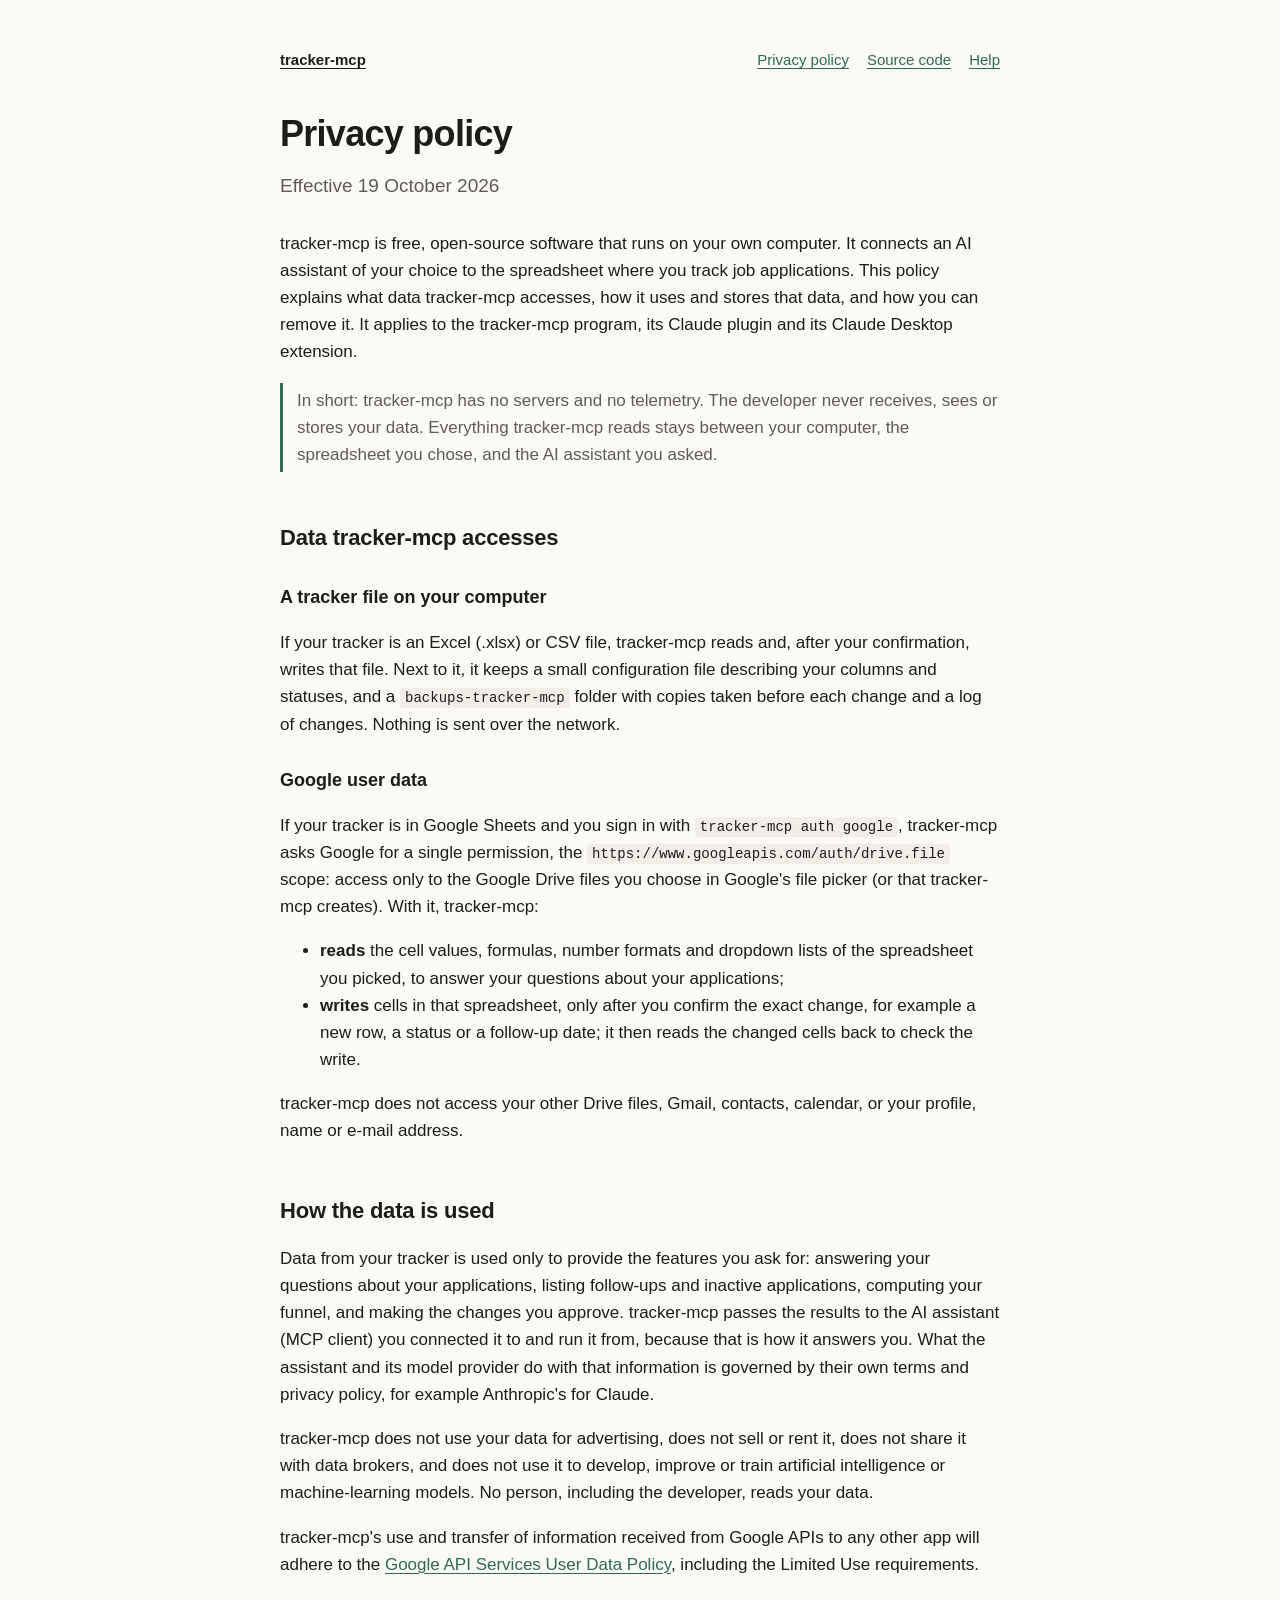
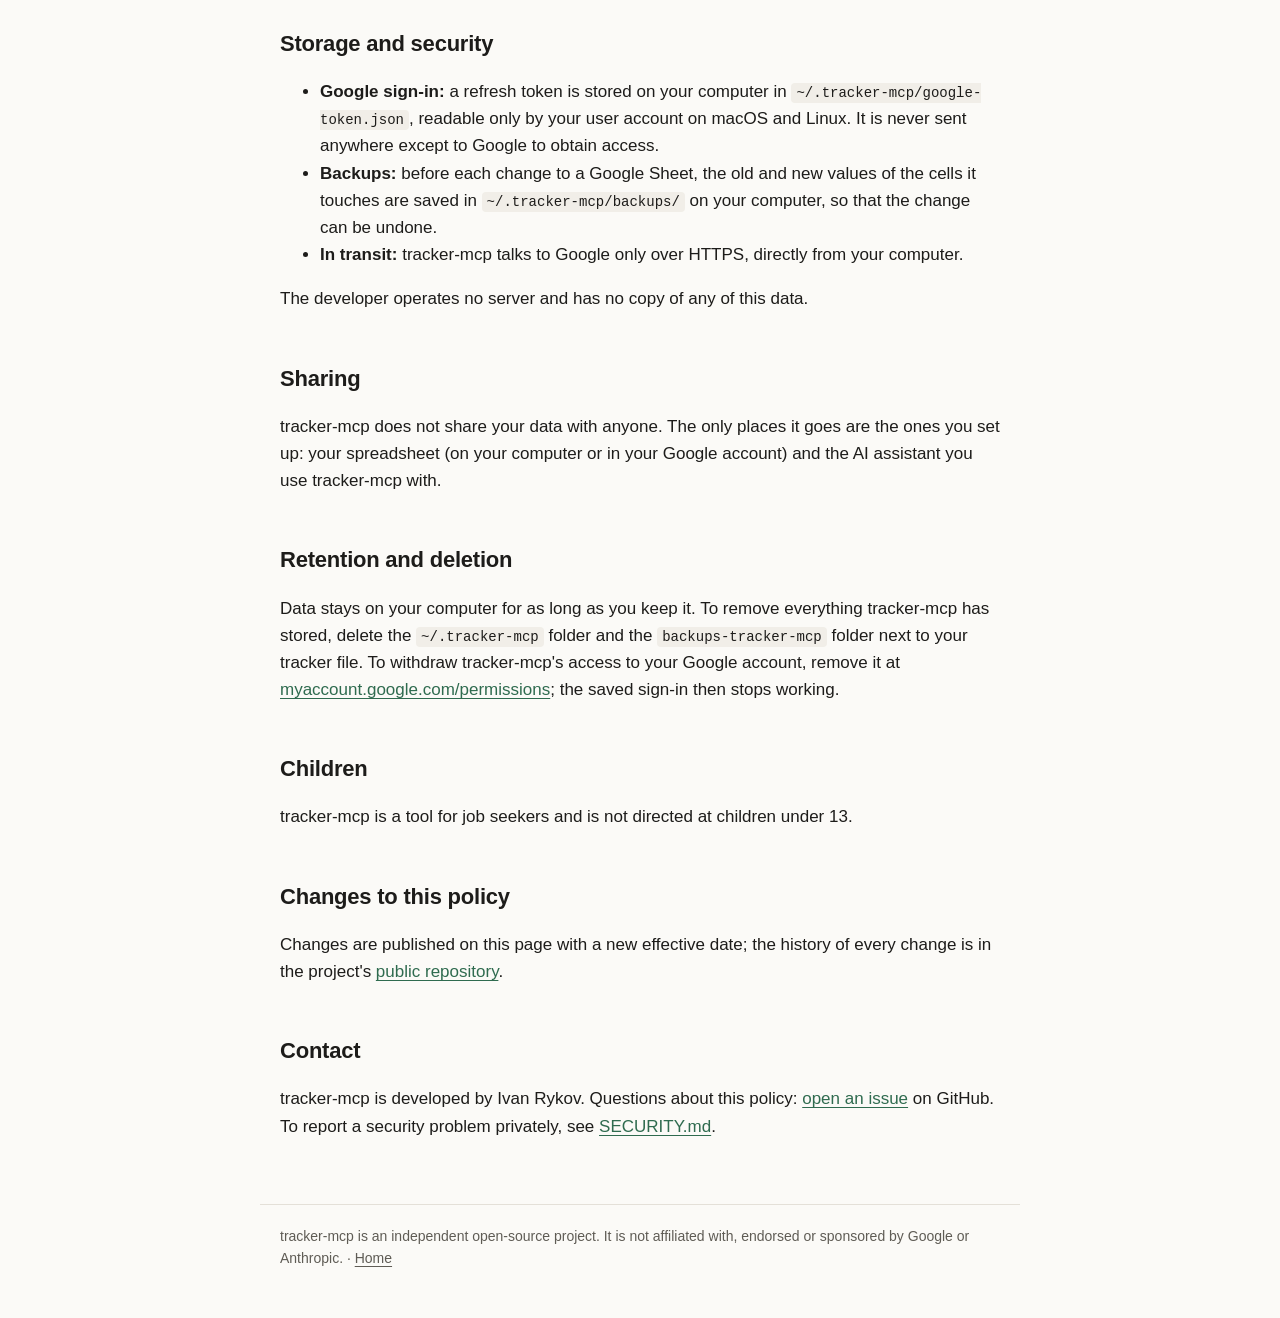
==== docs/privacy.html @ 21a63e36 "Project site for GitHub Pages: home page and privacy policy The home page and the privacy policy Goo" ====
<!doctype html>
<html lang="en">
<head>
<meta charset="utf-8">
<meta name="viewport" content="width=device-width, initial-scale=1">
<title>Privacy policy · tracker-mcp</title>
<meta name="description" content="How tracker-mcp handles your data, including data from your Google account.">
<link rel="stylesheet" href="style.css">
</head>
<body>
<header>
  <nav>
    <a href="./">tracker-mcp</a>
    <a href="privacy.html">Privacy policy</a>
    <a href="https://github.com/butyavk/tracker-mcp">Source code</a>
    <a href="https://github.com/butyavk/tracker-mcp/issues">Help</a>
  </nav>
  <h1>Privacy policy</h1>
  <p class="lead">Effective 19 October 2026</p>
</header>
<main>
  <p>tracker-mcp is free, open-source software that runs on your own computer. It connects an
  AI assistant of your choice to the spreadsheet where you track job applications. This policy
  explains what data tracker-mcp accesses, how it uses and stores that data, and how you can
  remove it. It applies to the tracker-mcp program, its Claude plugin and its Claude Desktop
  extension.</p>

  <p class="note">In short: tracker-mcp has no servers and no telemetry. The developer never
  receives, sees or stores your data. Everything tracker-mcp reads stays between your computer,
  the spreadsheet you chose, and the AI assistant you asked.</p>

  <h2>Data tracker-mcp accesses</h2>
  <h3>A tracker file on your computer</h3>
  <p>If your tracker is an Excel (.xlsx) or CSV file, tracker-mcp reads and, after your
  confirmation, writes that file. Next to it, it keeps a small configuration file describing your
  columns and statuses, and a <code>backups-tracker-mcp</code> folder with copies taken before
  each change and a log of changes. Nothing is sent over the network.</p>

  <h3>Google user data</h3>
  <p>If your tracker is in Google Sheets and you sign in with
  <code>tracker-mcp auth google</code>, tracker-mcp asks Google for a single permission, the
  <code>https://www.googleapis.com/auth/drive.file</code> scope: access only to the Google Drive
  files you choose in Google's file picker (or that tracker-mcp creates). With it, tracker-mcp:</p>
  <ul>
    <li><strong>reads</strong> the cell values, formulas, number formats and dropdown lists of the
      spreadsheet you picked, to answer your questions about your applications;</li>
    <li><strong>writes</strong> cells in that spreadsheet, only after you confirm the exact change,
      for example a new row, a status or a follow-up date; it then reads the changed cells back to
      check the write.</li>
  </ul>
  <p>tracker-mcp does not access your other Drive files, Gmail, contacts, calendar, or your
  profile, name or e-mail address.</p>

  <h2>How the data is used</h2>
  <p>Data from your tracker is used only to provide the features you ask for: answering your
  questions about your applications, listing follow-ups and inactive applications, computing
  your funnel, and making the changes you approve. tracker-mcp passes the results to the AI
  assistant (MCP client) you connected it to and run it from, because that is how it answers
  you. What the assistant and its model provider do with that information is governed by their
  own terms and privacy policy, for example Anthropic's for Claude.</p>
  <p>tracker-mcp does not use your data for advertising, does not sell or rent it, does not
  share it with data brokers, and does not use it to develop, improve or train artificial
  intelligence or machine-learning models. No person, including the developer, reads your data.</p>
  <p>tracker-mcp's use and transfer of information received from Google APIs to any other app
  will adhere to the <a href="https://developers.google.com/terms/api-services-user-data-policy">Google
  API Services User Data Policy</a>, including the Limited Use requirements.</p>

  <h2>Storage and security</h2>
  <ul>
    <li><strong>Google sign-in:</strong> a refresh token is stored on your computer in
      <code>~/.tracker-mcp/google-token.json</code>, readable only by your user account on macOS and
      Linux. It is never sent anywhere except to Google to obtain access.</li>
    <li><strong>Backups:</strong> before each change to a Google Sheet, the old and new values of the
      cells it touches are saved in <code>~/.tracker-mcp/backups/</code> on your computer, so that the
      change can be undone.</li>
    <li><strong>In transit:</strong> tracker-mcp talks to Google only over HTTPS, directly from your
      computer.</li>
  </ul>
  <p>The developer operates no server and has no copy of any of this data.</p>

  <h2>Sharing</h2>
  <p>tracker-mcp does not share your data with anyone. The only places it goes are the ones you
  set up: your spreadsheet (on your computer or in your Google account) and the AI assistant you
  use tracker-mcp with.</p>

  <h2>Retention and deletion</h2>
  <p>Data stays on your computer for as long as you keep it. To remove everything tracker-mcp
  has stored, delete the <code>~/.tracker-mcp</code> folder and the <code>backups-tracker-mcp</code>
  folder next to your tracker file. To withdraw tracker-mcp's access to your Google account,
  remove it at <a href="https://myaccount.google.com/permissions">myaccount.google.com/permissions</a>;
  the saved sign-in then stops working.</p>

  <h2>Children</h2>
  <p>tracker-mcp is a tool for job seekers and is not directed at children under 13.</p>

  <h2>Changes to this policy</h2>
  <p>Changes are published on this page with a new effective date; the history of every change is
  in the project's <a href="https://github.com/butyavk/tracker-mcp/commits/main/docs/privacy.html">public repository</a>.</p>

  <h2>Contact</h2>
  <p>tracker-mcp is developed by Ivan Rykov. Questions about this policy:
  <a href="https://github.com/butyavk/tracker-mcp/issues">open an issue</a> on GitHub. To report
  a security problem privately, see <a href="https://github.com/butyavk/tracker-mcp/blob/main/SECURITY.md">SECURITY.md</a>.</p>
</main>
<footer>
  tracker-mcp is an independent open-source project. It is not affiliated with, endorsed or
  sponsored by Google or Anthropic. · <a href="./">Home</a>
</footer>
</body>
</html>
---- docs/style.css ----
:root {
  --bg: #fbfaf7;
  --fg: #1d1c1a;
  --muted: #5f5c55;
  --line: #e4e0d8;
  --card: #ffffff;
  --accent: #2f6b4f;
  --code: #f1eee8;
  color-scheme: light dark;
}
@media (prefers-color-scheme: dark) {
  :root {
    --bg: #161614;
    --fg: #ecebe6;
    --muted: #a7a398;
    --line: #2e2d29;
    --card: #1e1e1b;
    --accent: #7cc4a0;
    --code: #262622;
  }
}
* { box-sizing: border-box; }
html { -webkit-text-size-adjust: 100%; }
body {
  margin: 0;
  background: var(--bg);
  color: var(--fg);
  font: 17px/1.6 -apple-system, BlinkMacSystemFont, "Segoe UI", Roboto, "Helvetica Neue", Arial, sans-serif;
}
main, header, footer { max-width: 760px; margin: 0 auto; padding: 0 20px; }
header { padding-top: 48px; }
nav { display: flex; gap: 18px; flex-wrap: wrap; font-size: 15px; margin-bottom: 40px; }
nav a:first-child { font-weight: 650; color: var(--fg); margin-right: auto; }
h1 { font-size: 36px; line-height: 1.2; letter-spacing: -0.02em; margin: 0 0 16px; }
h2 { font-size: 22px; margin: 48px 0 12px; letter-spacing: -0.01em; }
h3 { font-size: 18px; margin: 28px 0 8px; }
p, li { color: var(--fg); }
.lead { font-size: 19px; color: var(--muted); margin: 0 0 28px; }
a { color: var(--accent); text-decoration-thickness: 1px; text-underline-offset: 3px; }
code, pre { font: 14px/1.5 ui-monospace, SFMono-Regular, Menlo, Consolas, monospace; }
code { background: var(--code); padding: 2px 5px; border-radius: 4px; overflow-wrap: anywhere; }
pre { background: var(--code); padding: 14px 16px; border-radius: 8px; overflow-x: auto; }
pre code { background: none; padding: 0; }
.chat {
  background: var(--card);
  border: 1px solid var(--line);
  border-radius: 12px;
  padding: 18px 20px;
  margin: 8px 0 8px;
}
.chat p { margin: 0 0 10px; }
.chat p:last-child { margin-bottom: 0; }
.chat b { color: var(--muted); font-weight: 600; }
.grid { display: grid; grid-template-columns: 1fr 1fr; gap: 14px; margin: 16px 0; }
.card { background: var(--card); border: 1px solid var(--line); border-radius: 12px; padding: 16px 18px; }
.card h3 { margin: 0 0 6px; font-size: 16px; }
.card p { margin: 0; font-size: 15px; color: var(--muted); }
table { width: 100%; border-collapse: collapse; font-size: 15px; margin: 12px 0; }
th, td { text-align: left; padding: 8px 10px; border-bottom: 1px solid var(--line); vertical-align: top; }
th { color: var(--muted); font-weight: 600; }
.note { border-left: 3px solid var(--accent); padding: 4px 0 4px 14px; color: var(--muted); }
footer { margin-top: 64px; padding-bottom: 48px; border-top: 1px solid var(--line); padding-top: 20px;
  font-size: 14px; color: var(--muted); }
footer a { color: var(--muted); }
@media (max-width: 520px) {
  h1 { font-size: 28px; }
  body { font-size: 16px; }
  .wide { display: block; overflow-x: auto; }
  .grid { grid-template-columns: 1fr; }
}
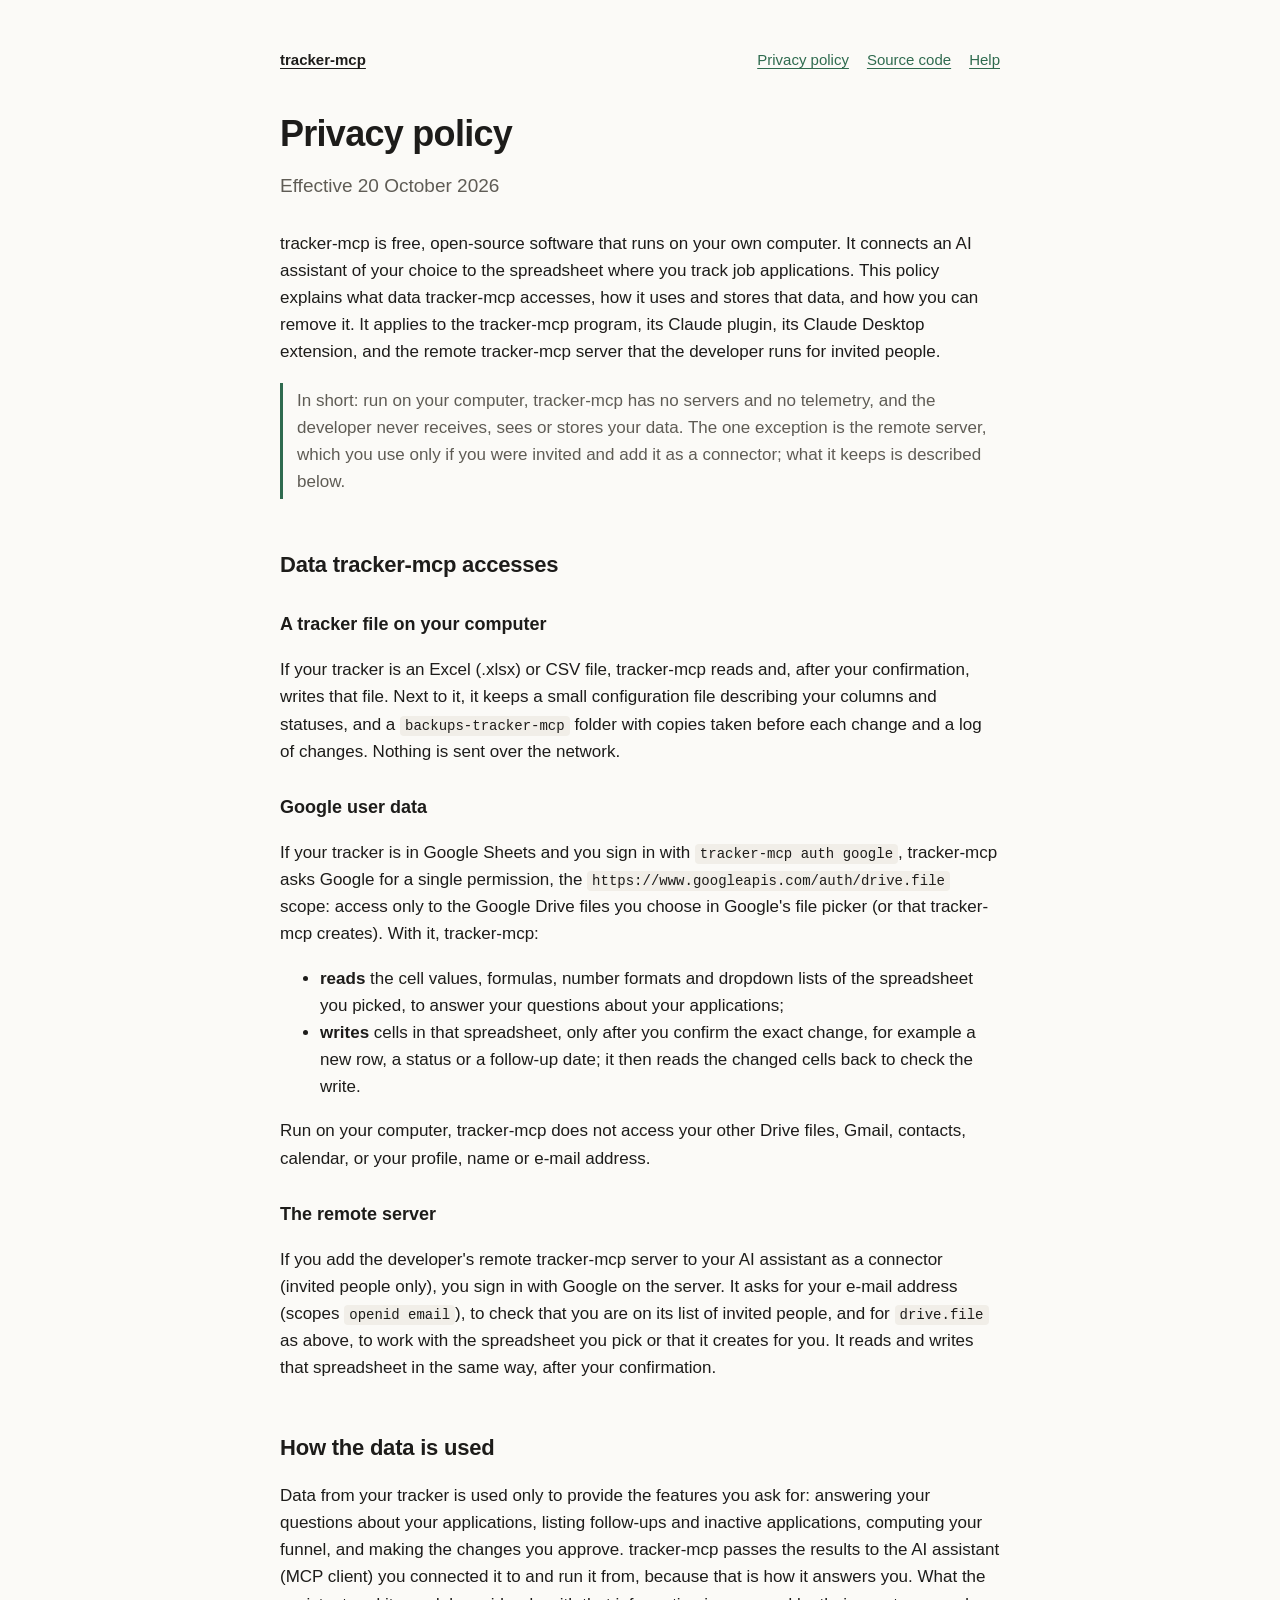
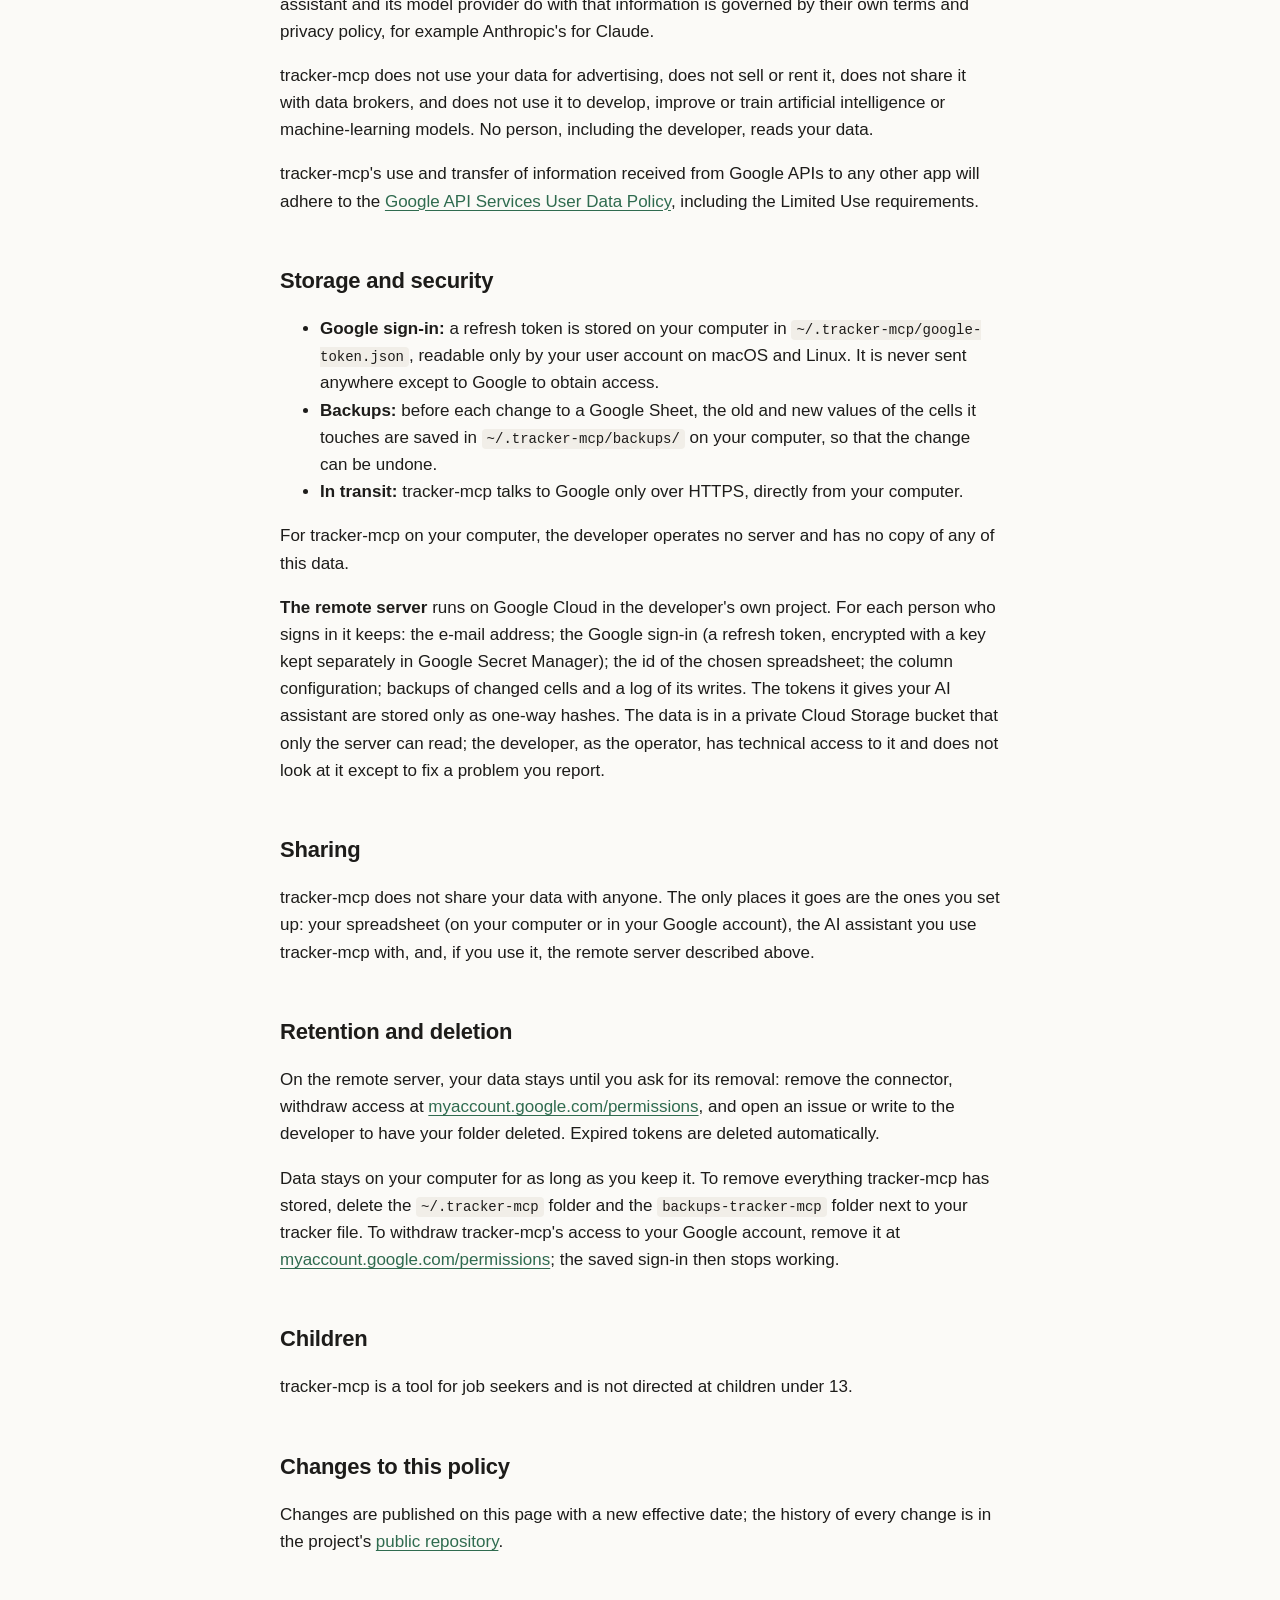
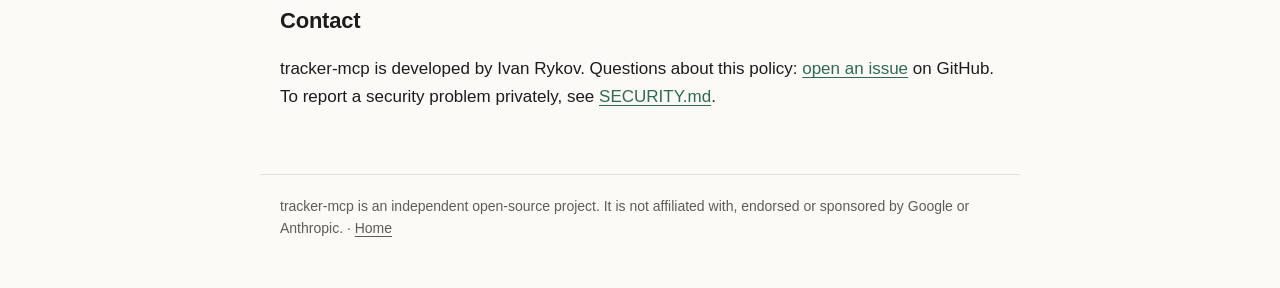
==== commit ff464cfa: "tracker-mcp remote: the tools over HTTP with OAuth sign-in, for Google Sheets (work in progress)" ====
--- a/docs/privacy.html
+++ b/docs/privacy.html
@@ -16,18 +16,19 @@
     <a href="https://github.com/butyavk/tracker-mcp/issues">Help</a>
   </nav>
   <h1>Privacy policy</h1>
-  <p class="lead">Effective 19 October 2026</p>
+  <p class="lead">Effective 20 October 2026</p>
 </header>
 <main>
   <p>tracker-mcp is free, open-source software that runs on your own computer. It connects an
   AI assistant of your choice to the spreadsheet where you track job applications. This policy
   explains what data tracker-mcp accesses, how it uses and stores that data, and how you can
-  remove it. It applies to the tracker-mcp program, its Claude plugin and its Claude Desktop
-  extension.</p>
+  remove it. It applies to the tracker-mcp program, its Claude plugin, its Claude Desktop
+  extension, and the remote tracker-mcp server that the developer runs for invited people.</p>
 
-  <p class="note">In short: tracker-mcp has no servers and no telemetry. The developer never
-  receives, sees or stores your data. Everything tracker-mcp reads stays between your computer,
-  the spreadsheet you chose, and the AI assistant you asked.</p>
+  <p class="note">In short: run on your computer, tracker-mcp has no servers and no telemetry,
+  and the developer never receives, sees or stores your data. The one exception is the remote
+  server, which you use only if you were invited and add it as a connector; what it keeps is
+  described below.</p>
 
   <h2>Data tracker-mcp accesses</h2>
   <h3>A tracker file on your computer</h3>
@@ -48,8 +49,15 @@
       for example a new row, a status or a follow-up date; it then reads the changed cells back to
       check the write.</li>
   </ul>
-  <p>tracker-mcp does not access your other Drive files, Gmail, contacts, calendar, or your
-  profile, name or e-mail address.</p>
+  <p>Run on your computer, tracker-mcp does not access your other Drive files, Gmail, contacts,
+  calendar, or your profile, name or e-mail address.</p>
+
+  <h3>The remote server</h3>
+  <p>If you add the developer's remote tracker-mcp server to your AI assistant as a connector
+  (invited people only), you sign in with Google on the server. It asks for your e-mail address
+  (scopes <code>openid email</code>), to check that you are on its list of invited people, and for
+  <code>drive.file</code> as above, to work with the spreadsheet you pick or that it creates for
+  you. It reads and writes that spreadsheet in the same way, after your confirmation.</p>
 
   <h2>How the data is used</h2>
   <p>Data from your tracker is used only to provide the features you ask for: answering your
@@ -76,14 +84,26 @@
     <li><strong>In transit:</strong> tracker-mcp talks to Google only over HTTPS, directly from your
       computer.</li>
   </ul>
-  <p>The developer operates no server and has no copy of any of this data.</p>
+  <p>For tracker-mcp on your computer, the developer operates no server and has no copy of any of
+  this data.</p>
+  <p><strong>The remote server</strong> runs on Google Cloud in the developer's own project. For
+  each person who signs in it keeps: the e-mail address; the Google sign-in (a refresh token,
+  encrypted with a key kept separately in Google Secret Manager); the id of the chosen
+  spreadsheet; the column configuration; backups of changed cells and a log of its writes. The
+  tokens it gives your AI assistant are stored only as one-way hashes. The data is in a private
+  Cloud Storage bucket that only the server can read; the developer, as the operator, has
+  technical access to it and does not look at it except to fix a problem you report.</p>
 
   <h2>Sharing</h2>
   <p>tracker-mcp does not share your data with anyone. The only places it goes are the ones you
-  set up: your spreadsheet (on your computer or in your Google account) and the AI assistant you
-  use tracker-mcp with.</p>
+  set up: your spreadsheet (on your computer or in your Google account), the AI assistant you
+  use tracker-mcp with, and, if you use it, the remote server described above.</p>
 
   <h2>Retention and deletion</h2>
+  <p>On the remote server, your data stays until you ask for its removal: remove the connector,
+  withdraw access at <a href="https://myaccount.google.com/permissions">myaccount.google.com/permissions</a>,
+  and open an issue or write to the developer to have your folder deleted. Expired tokens are
+  deleted automatically.</p>
   <p>Data stays on your computer for as long as you keep it. To remove everything tracker-mcp
   has stored, delete the <code>~/.tracker-mcp</code> folder and the <code>backups-tracker-mcp</code>
   folder next to your tracker file. To withdraw tracker-mcp's access to your Google account,
